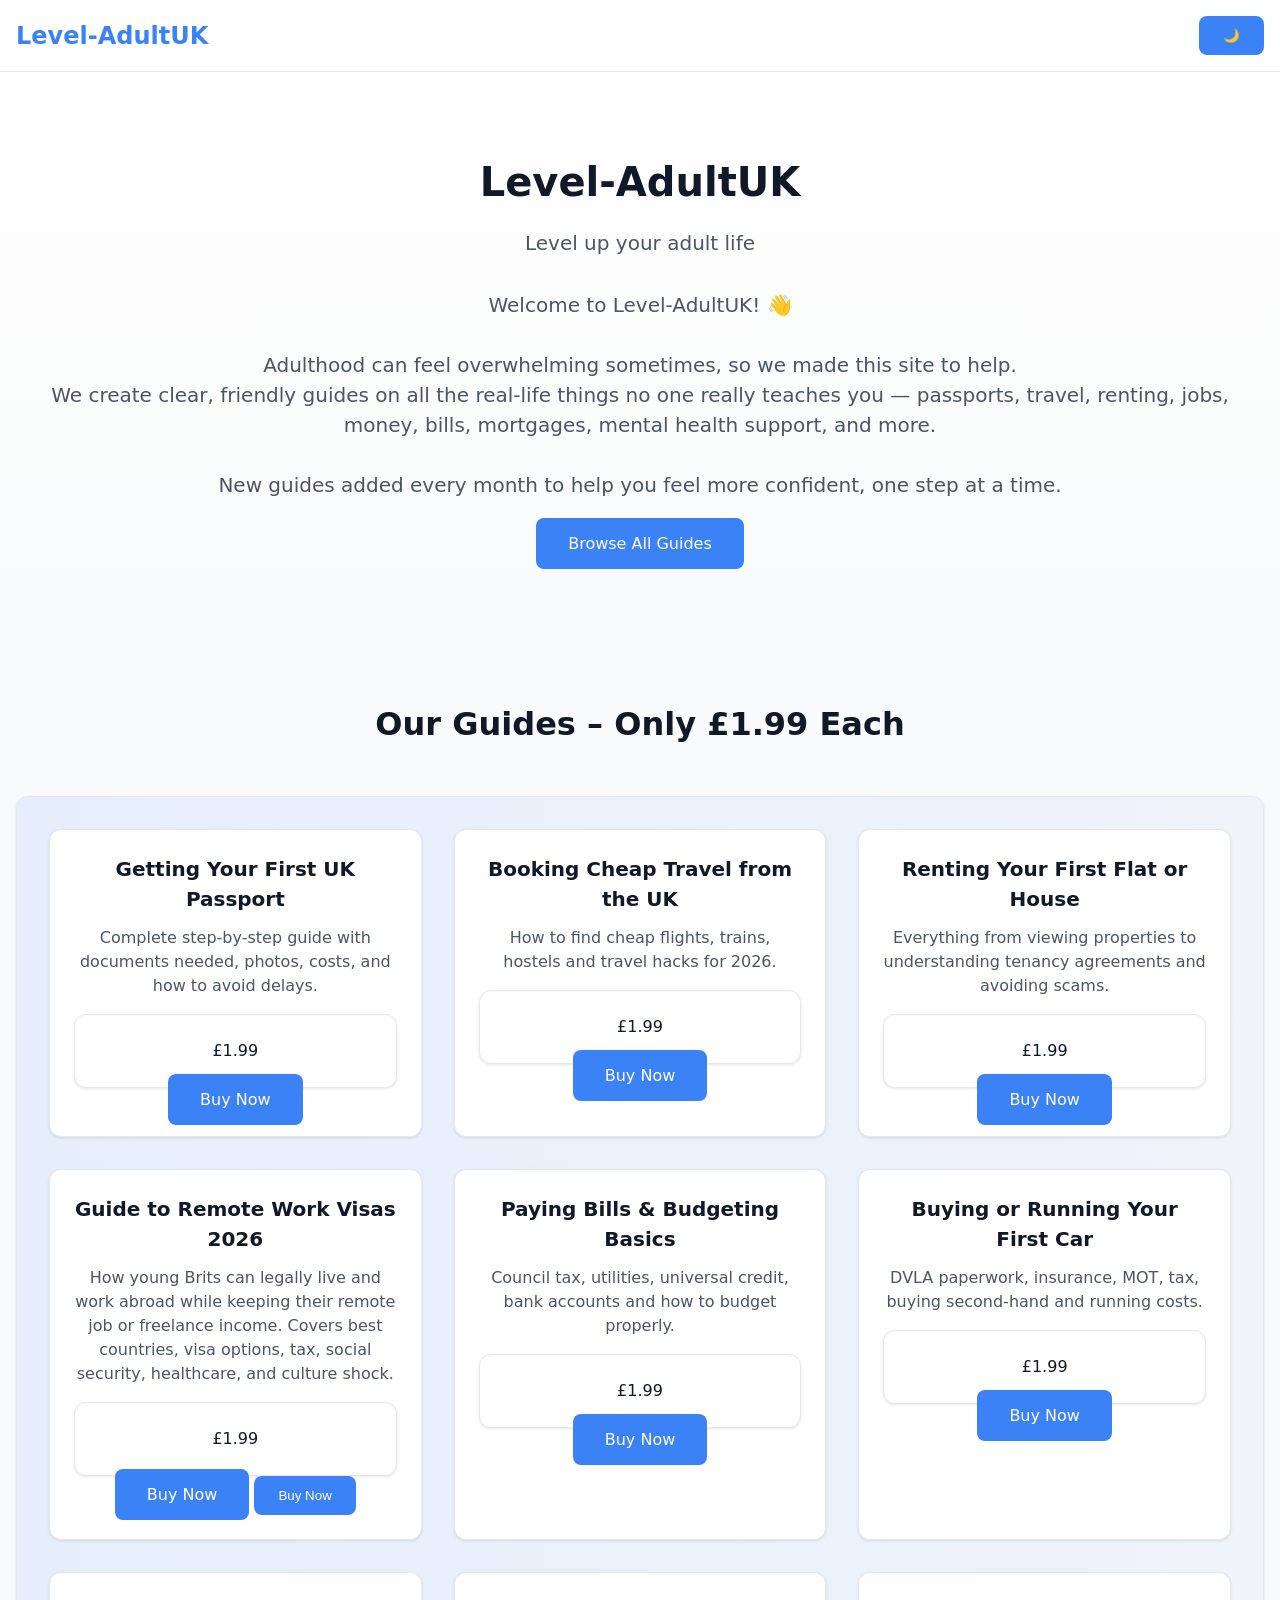
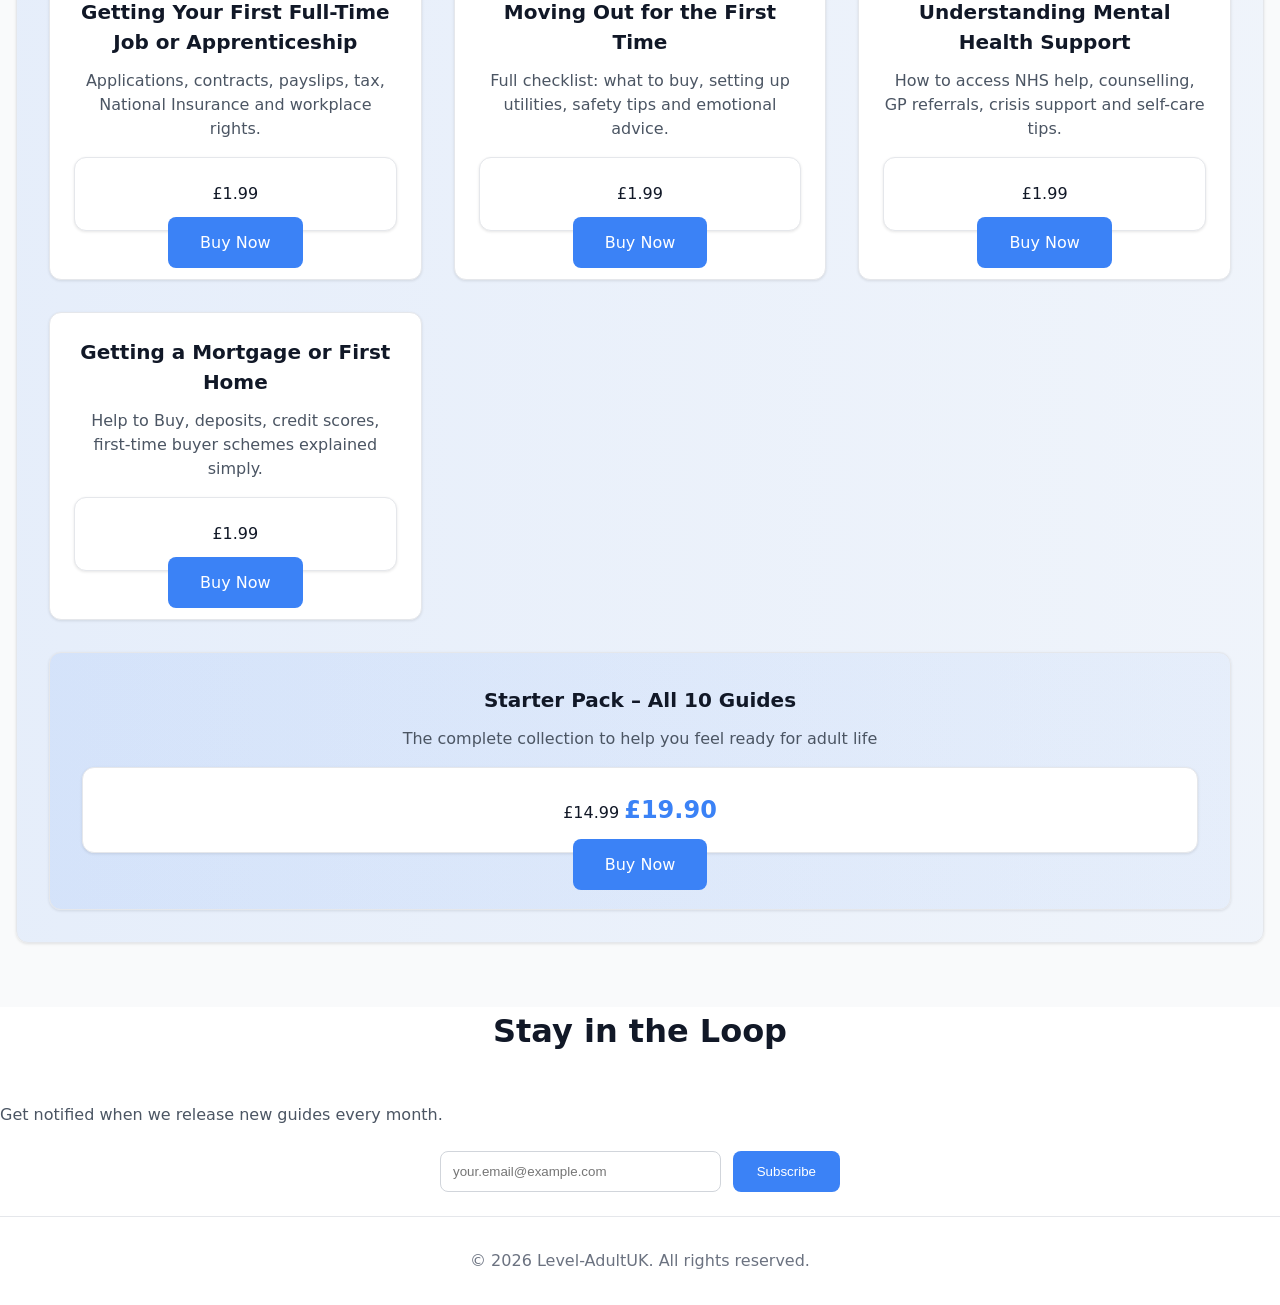
==== index.html @ 8b5d021d "Update index.html - visa button update" ====
<!DOCTYPE html>
<html lang="en">
  <script type="text/javascript" src="https://payhip.com/payhip.js"></script>
<head>
  <meta charset="UTF-8" />
  <meta name="viewport" content="width=device-width, initial-scale=1.0"/>
  <title>Level-AdultUK – Practical Guides for Young Adults</title>
  <meta name="description" content="Friendly guides to help you navigate adulthood."/>
  <link rel="stylesheet" href="./styles.css">
  <link rel="manifest" href="manifest.json">
<meta name="theme-color" content="#3b82f6">
  <meta name="p:domain_verify" content="0f09afb3e33e2433e9804e51c9c59da0"/>
</head>
<body>

  <!-- Header -->
  <header>
    <div class="max-w-7xl mx-auto px-6 py-5 flex justify-between items-center">
      <h1 class="text-3xl font-bold text-blue-600">Level-AdultUK</h1>
      <button id="theme-toggle" aria-label="Toggle dark mode">🌙</button>
    </div>
  </header>

  <!-- Hero + Friendly Banner -->
  <section class="py-16 px-6 bg-gradient-to-b from-blue-50 to-white dark:from-gray-800 dark:to-gray-900">
    <div class="max-w-4xl mx-auto text-center">
      <h2 class="text-5xl font-bold mb-4">Level-AdultUK</h2>
      <p class="text-2xl text-gray-600 dark:text-gray-300 mb-10">Level up your adult life</p>

      <div class="bg-white dark:bg-gray-800 border border-blue-100 dark:border-blue-900 rounded-3xl p-10 mb-12 shadow-sm">
        <p class="text-lg leading-relaxed text-gray-700 dark:text-gray-300">
          Welcome to Level-AdultUK! 👋<br><br>
          Adulthood can feel overwhelming sometimes, so we made this site to help.<br>
          We create clear, friendly guides on all the real-life things no one really teaches you — 
          passports, travel, renting, jobs, money, bills, mortgages, mental health support, and more.<br><br>
          New guides added every month to help you feel more confident, one step at a time.
        </p>
      </div>

      <a href="#guides" class="inline-block bg-blue-600 hover:bg-blue-700 text-white px-10 py-4 rounded-2xl text-lg font-medium transition">
        Browse All Guides
      </a>
    </div>
  </section>

  <!-- Guides Section -->
  <section id="guides" class="py-16 px-6 bg-white dark:bg-gray-900">
    <div class="max-w-7xl mx-auto">
      <h3 class="text-3xl font-bold text-center mb-12">Our Guides – Only £1.99 Each</h3>

      <div class="grid grid-cols-1 md:grid-cols-2 lg:grid-cols-3 gap-8">

        <div class="guide-card">
          <h4>Getting Your First UK Passport</h4>
          <p>Complete step-by-step guide with documents needed, photos, costs, and how to avoid delays.</p>
          <div class="price">£1.99</div>
          <a href="https://payhip.com/b/zKCw7" class="payhip-buy-button" data-theme="blue" data-product="zKCw7">Buy Now</a>
        </div>

        <div class="guide-card">
          <h4>Booking Cheap Travel from the UK</h4>
          <p>How to find cheap flights, trains, hostels and travel hacks for 2026.</p>
          <div class="price">£1.99</div>
          <a href="https://payhip.com/b/63ZHh" class="payhip-buy-button" data-theme="blue" data-product="63ZHh">Buy Now</a>
        </div>

        <div class="guide-card">
          <h4>Renting Your First Flat or House</h4>
          <p>Everything from viewing properties to understanding tenancy agreements and avoiding scams.</p>
          <div class="price">£1.99</div>
          <a href="https://payhip.com/b/9gmnj" class="payhip-buy-button" data-theme="blue" data-product="9gmnj">Buy Now</a>
        </div>

        <div class="guide-card">
  <h4>Guide to Remote Work Visas 2026</h4>
  <p>How young Brits can legally live and work abroad while keeping their remote job or freelance income. Covers best countries, visa options, tax, social security, healthcare, and culture shock.</p>
  <div class="price">£1.99</div>
  <a href="https://payhip.com/b/PS5Rx" class="payhip-buy-button" data-theme="blue" data-product="PS5Rx">Buy Now</a>
  <button class="buy-btn">Buy Now</button>
</div>

        <div class="guide-card">
          <h4>Paying Bills & Budgeting Basics</h4>
          <p>Council tax, utilities, universal credit, bank accounts and how to budget properly.</p>
          <div class="price">£1.99</div>
          <a href="https://payhip.com/b/DMIkL" class="payhip-buy-button" data-theme="blue" data-product="DMIkL">Buy Now</a>
        </div>

        <div class="guide-card">
          <h4>Buying or Running Your First Car</h4>
          <p>DVLA paperwork, insurance, MOT, tax, buying second-hand and running costs.</p>
          <div class="price">£1.99</div>
          <a href="https://payhip.com/b/NPtoZ" class="payhip-buy-button" data-theme="blue" data-product="NPtoZ">Buy Now</a>
        </div>

        <div class="guide-card">
          <h4>Getting Your First Full-Time Job or Apprenticeship</h4>
          <p>Applications, contracts, payslips, tax, National Insurance and workplace rights.</p>
          <div class="price">£1.99</div>
          <a href="https://payhip.com/b/A5gxJ" class="payhip-buy-button" data-theme="blue" data-product="A5gxJ">Buy Now</a>
        </div>

        <div class="guide-card">
          <h4>Moving Out for the First Time</h4>
          <p>Full checklist: what to buy, setting up utilities, safety tips and emotional advice.</p>
          <div class="price">£1.99</div>
          <a href="https://payhip.com/b/Hvukq" class="payhip-buy-button" data-theme="blue" data-product="Hvukq">Buy Now</a>
        </div>

        <div class="guide-card">
          <h4>Understanding Mental Health Support</h4>
          <p>How to access NHS help, counselling, GP referrals, crisis support and self-care tips.</p>
          <div class="price">£1.99</div>
          <a href="https://payhip.com/b/X3GiV" class="payhip-buy-button" data-theme="blue" data-product="X3GiV">Buy Now</a>
        </div>

        <div class="guide-card">
          <h4>Getting a Mortgage or First Home</h4>
          <p>Help to Buy, deposits, credit scores, first-time buyer schemes explained simply.</p>
          <div class="price">£1.99</div>
          <a href="https://payhip.com/b/Xy01M" class="payhip-buy-button" data-theme="blue" data-product="Xy01M">Buy Now</a>
        </div>

        <!-- Bundle Card -->
        <div class="guide-card bundle-card col-span-1 md:col-span-2 lg:col-span-3">
          <h4>Starter Pack – All 10 Guides</h4>
          <p class="text-lg">The complete collection to help you feel ready for adult life</p>
          <div class="price">£14.99 <span class="line-through text-gray-400">£19.90</span></div>
          <a href="https://payhip.com/b/yEUuv" class="payhip-buy-button" data-theme="blue" data-product="yEUuv">Buy Now</a>
        </div>

      </div>
    </div>
  </section>

  <!-- Email Signup -->
  <section class="py-16 px-6 bg-gray-50 dark:bg-gray-800">
    <div class="max-w-md mx-auto text-center">
      <h3 class="text-2xl font-bold mb-4">Stay in the Loop</h3>
      <p class="mb-6">Get notified when we release new guides every month.</p>
      <form class="flex gap-3">
        <input type="email" placeholder="your.email@example.com" class="flex-1 px-5 py-3 rounded-xl border">
        <button type="submit" class="bg-blue-600 text-white px-8 py-3 rounded-xl">Subscribe</button>
      </form>
    </div>
  </section>

  <footer class="py-8 text-center text-gray-500 dark:text-gray-400">
    © 2026 Level-AdultUK. All rights reserved.
  </footer>

  <!-- Dark Mode Script -->
  <script>
    const toggle = document.getElementById('theme-toggle');
    toggle.addEventListener('click', () => {
      document.documentElement.classList.toggle('dark');
      toggle.textContent = document.documentElement.classList.contains('dark') ? '☀️' : '🌙';
    });
  </script>
</body>
</html>
---- styles.css ----
/* Basic reset and body */
* { box-sizing: border-box; margin: 0; padding: 0; }
body {
  font-family: system-ui, -apple-system, sans-serif;
  line-height: 1.5;
  color: #111827;
  background: #ffffff;
}

/* Dark mode */
html.dark {
  background: #111827;
  color: #f3f4f6;
}
html.dark button { background: #3b82f6; color: white; }
html.dark button:hover { background: #60a5fa; }

/* Header */
header { 
  position: sticky; top: 0; background: rgba(255,255,255,0.8); 
  backdrop-filter: blur(8px); border-bottom: 1px solid #e5e7eb;
}
html.dark header { background: rgba(17,24,39,0.8); border-color: #374151; }
header > div { max-width: 1280px; margin: 0 auto; padding: 1rem; display: flex; justify-content: space-between; align-items: center; }
h1 { color: #3b82f6; font-size: 1.5rem; font-weight: bold; }

/* Hero */
section:first-of-type { padding: 5rem 1rem; text-align: center; background: linear-gradient(to bottom, #ffffff, #f9fafb); }
html.dark section:first-of-type { background: linear-gradient(to bottom, #111827, #1f2937); }
h2 { font-size: 2.5rem; font-weight: bold; margin-bottom: 1rem; }
section:first-of-type p { font-size: 1.25rem; color: #4b5563; margin-bottom: 2rem; }
html.dark section:first-of-type p { color: #9ca3af; }
a { background: #3b82f6; color: white; padding: 1rem 2rem; border-radius: 0.5rem; text-decoration: none; }
a:hover { background: #60a5fa; }

/* Guides grid */
#guides { padding: 4rem 1rem; }
h3 { text-align: center; font-size: 2rem; margin-bottom: 3rem; }
#guides > div > div { display: grid; grid-template-columns: repeat(auto-fit, minmax(280px, 1fr)); gap: 2rem; }
#guides div div { background: white; border: 1px solid #e5e7eb; border-radius: 0.75rem; padding: 1.5rem; box-shadow: 0 1px 3px rgba(0,0,0,0.1); }
html.dark #guides div div { background: #1f2937; border-color: #374151; box-shadow: 0 1px 3px rgba(0,0,0,0.3); }
h4 { font-size: 1.25rem; margin-bottom: 0.75rem; }
p { color: #4b5563; margin-bottom: 1rem; }
html.dark p { color: #9ca3af; }
span { font-size: 1.5rem; font-weight: bold; color: #3b82f6; }

/* Bundle card */
#guides div div:last-child { grid-column: 1 / -1; text-align: center; background: linear-gradient(to right, rgba(59,130,246,0.1), rgba(59,130,246,0.05)); padding: 2rem; }
html.dark #guides div div:last-child { background: linear-gradient(to right, rgba(96,165,250,0.2), rgba(96,165,250,0.1)); }

/* Email section */
section:nth-last-of-type(2) { padding: 4rem 1rem; background: #f9fafb; text-align: center; }
html.dark section:nth-last-of-type(2) { background: #1f2937; }
form { display: flex; gap: 0.75rem; max-width: 400px; margin: 1.5rem auto; }
input { flex: 1; padding: 0.75rem; border: 1px solid #d1d5db; border-radius: 0.5rem; }
html.dark input { background: #374151; border-color: #4b5563; color: white; }
button { background: #3b82f6; color: white; padding: 0.75rem 1.5rem; border-radius: 0.5rem; border: none; cursor: pointer; }
button:hover { background: #60a5fa; }
/* Payhip button styling – makes them match your blue theme */
.payhip-btn {
  background: #3b82f6 !important;
  color: white !important;
  padding: 12px 24px !important;
  border-radius: 12px !important;
  font-size: 1.1rem !important;
  font-weight: 500 !important;
  text-decoration: none !important;
  transition: background 0.2s;
  display: inline-block;
  margin-top: 1rem;
}

.payhip-btn:hover {
  background: #2563eb !important;
}

/* Footer */
footer { padding: 2rem 1rem; text-align: center; color: #6b7280; border-top: 1px solid #e5e7eb; }
html.dark footer { color: #9ca3af; border-color: #374151; }
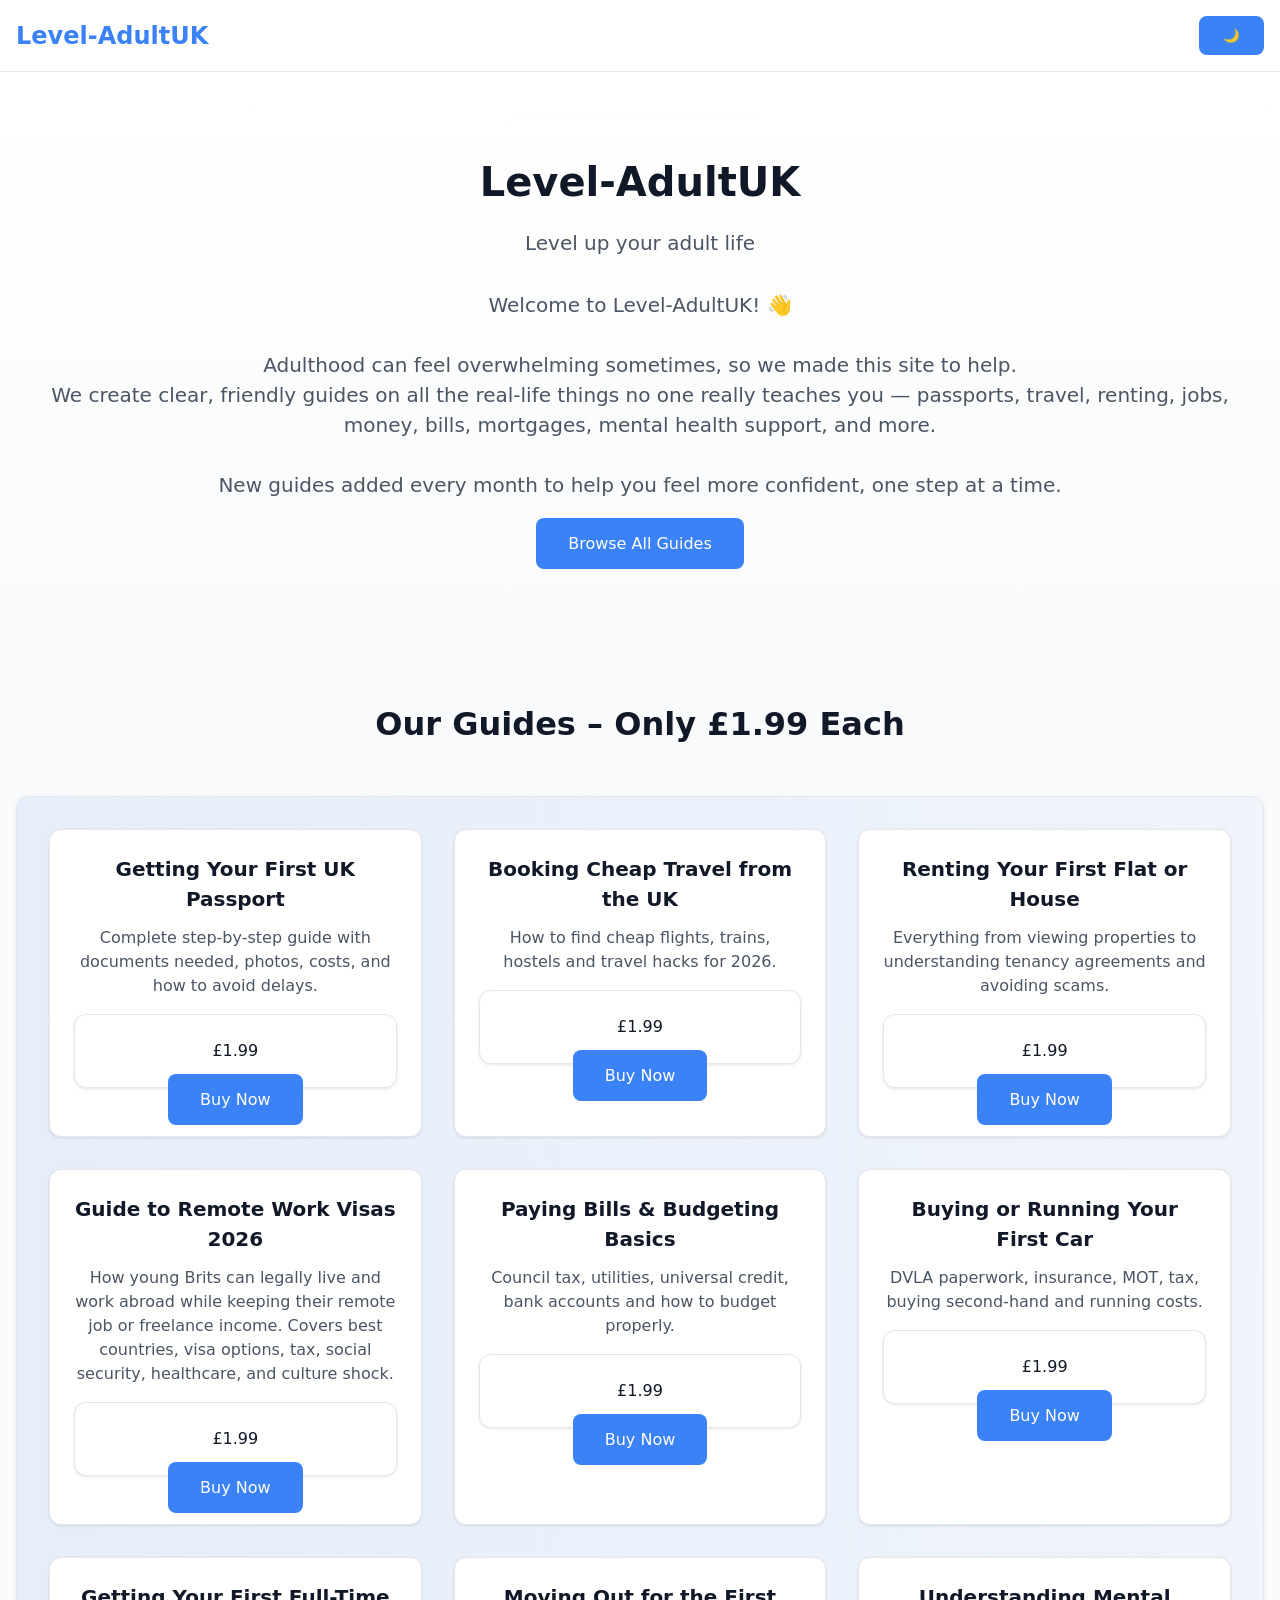
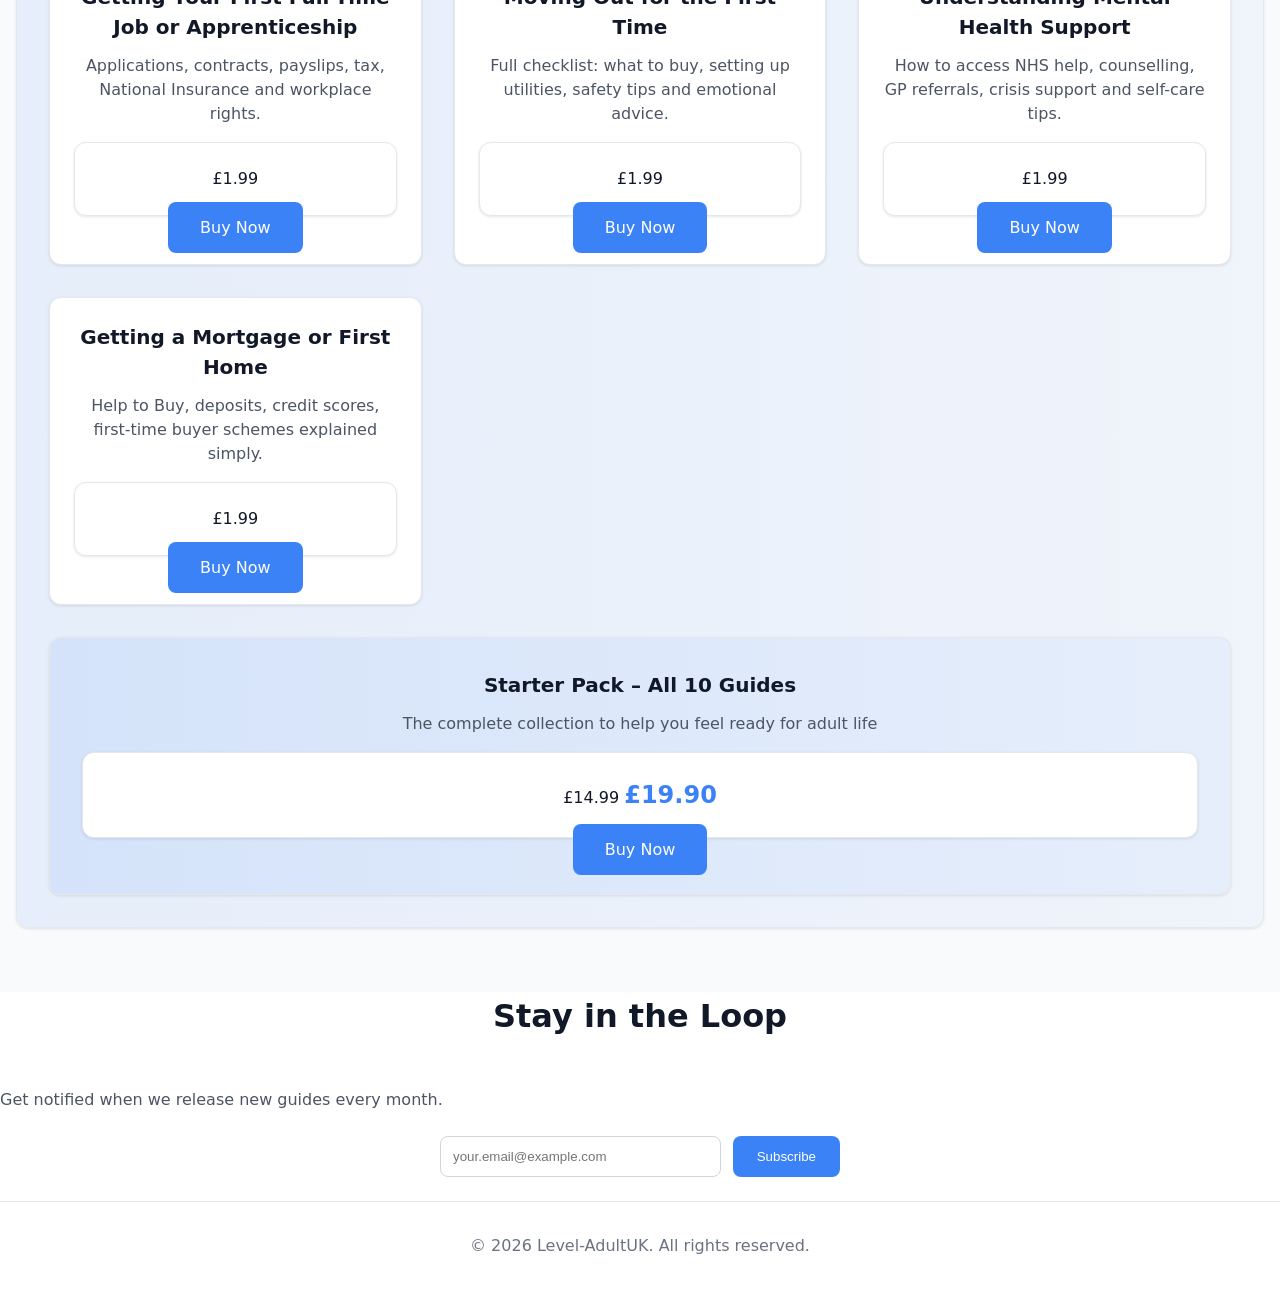
==== commit f67141f7: "Update index.html - visa update" ====
--- a/index.html
+++ b/index.html
@@ -71,12 +71,13 @@
           <a href="https://payhip.com/b/9gmnj" class="payhip-buy-button" data-theme="blue" data-product="9gmnj">Buy Now</a>
         </div>
 
-        <div class="guide-card">
+       <div class="guide-card">
   <h4>Guide to Remote Work Visas 2026</h4>
   <p>How young Brits can legally live and work abroad while keeping their remote job or freelance income. Covers best countries, visa options, tax, social security, healthcare, and culture shock.</p>
   <div class="price">£1.99</div>
+  
+  <!-- Payhip Buy Button -->
   <a href="https://payhip.com/b/PS5Rx" class="payhip-buy-button" data-theme="blue" data-product="PS5Rx">Buy Now</a>
-  <button class="buy-btn">Buy Now</button>
 </div>
 
         <div class="guide-card">
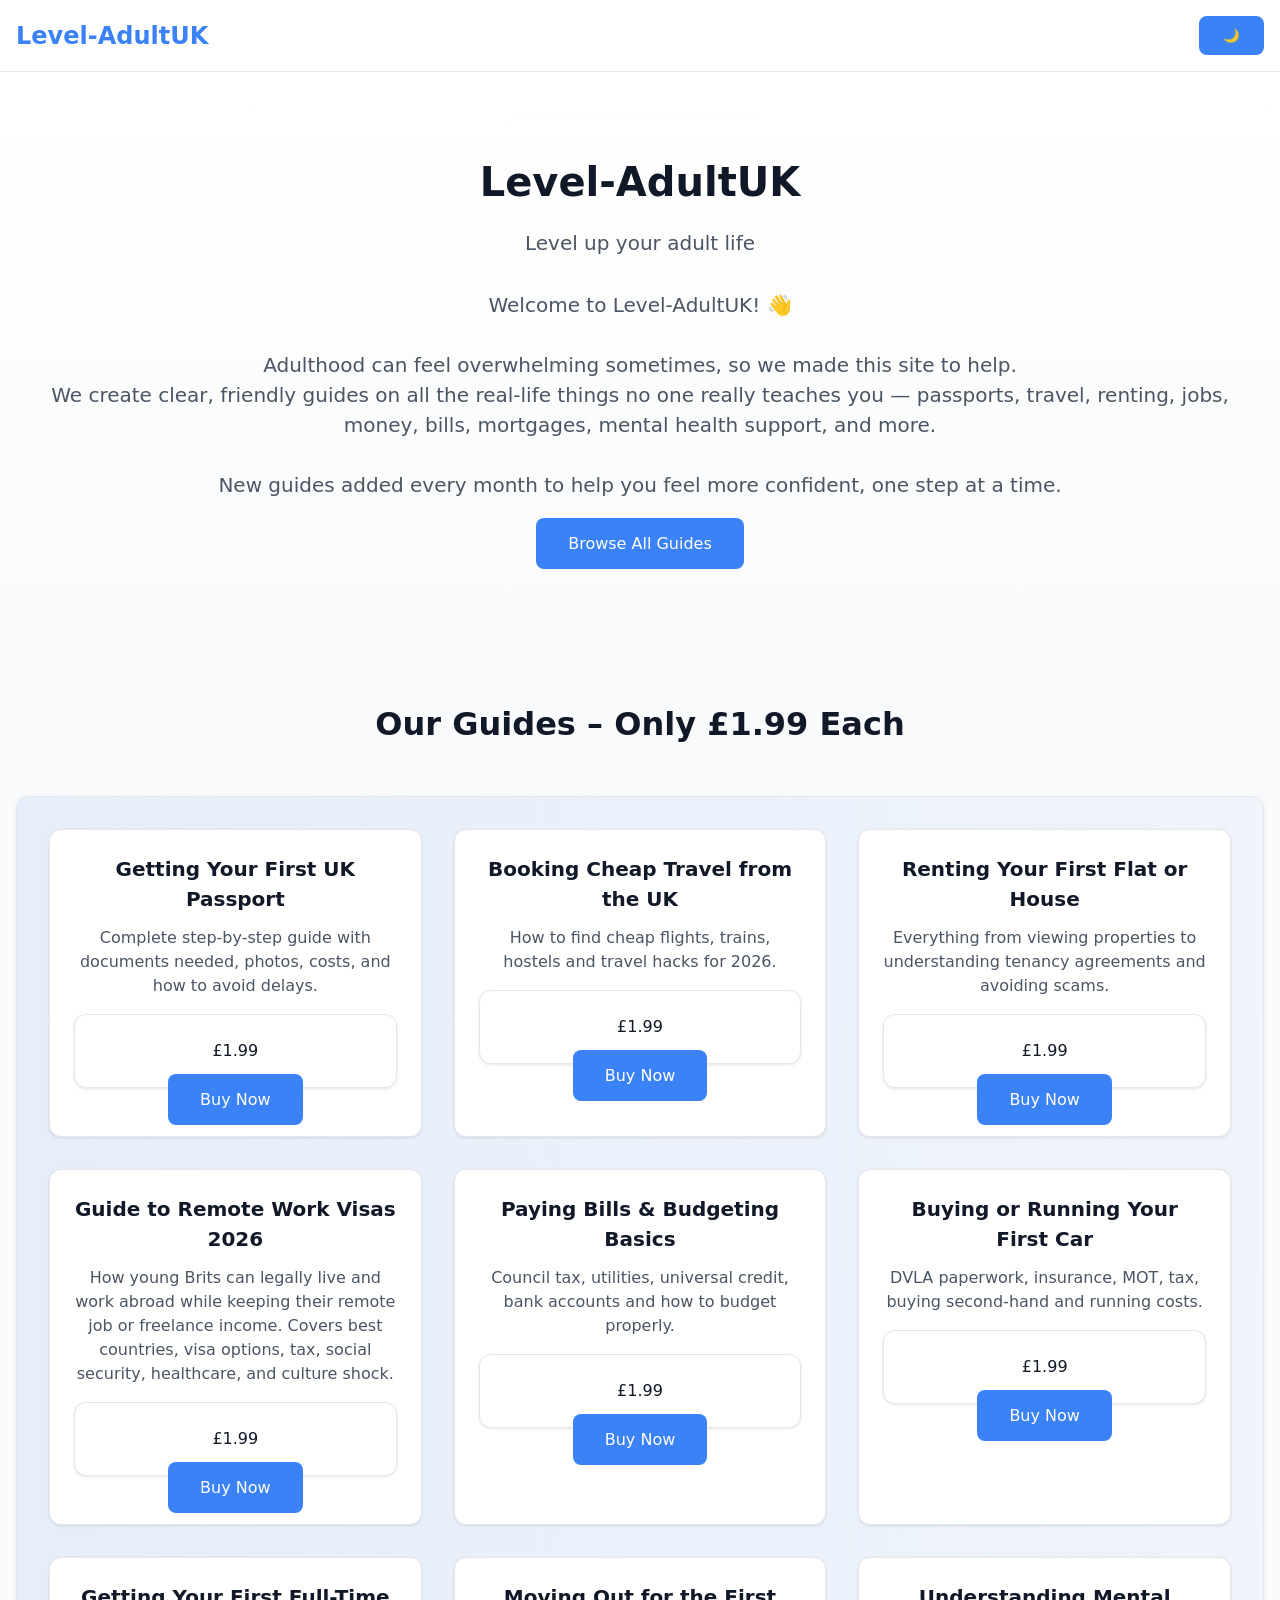
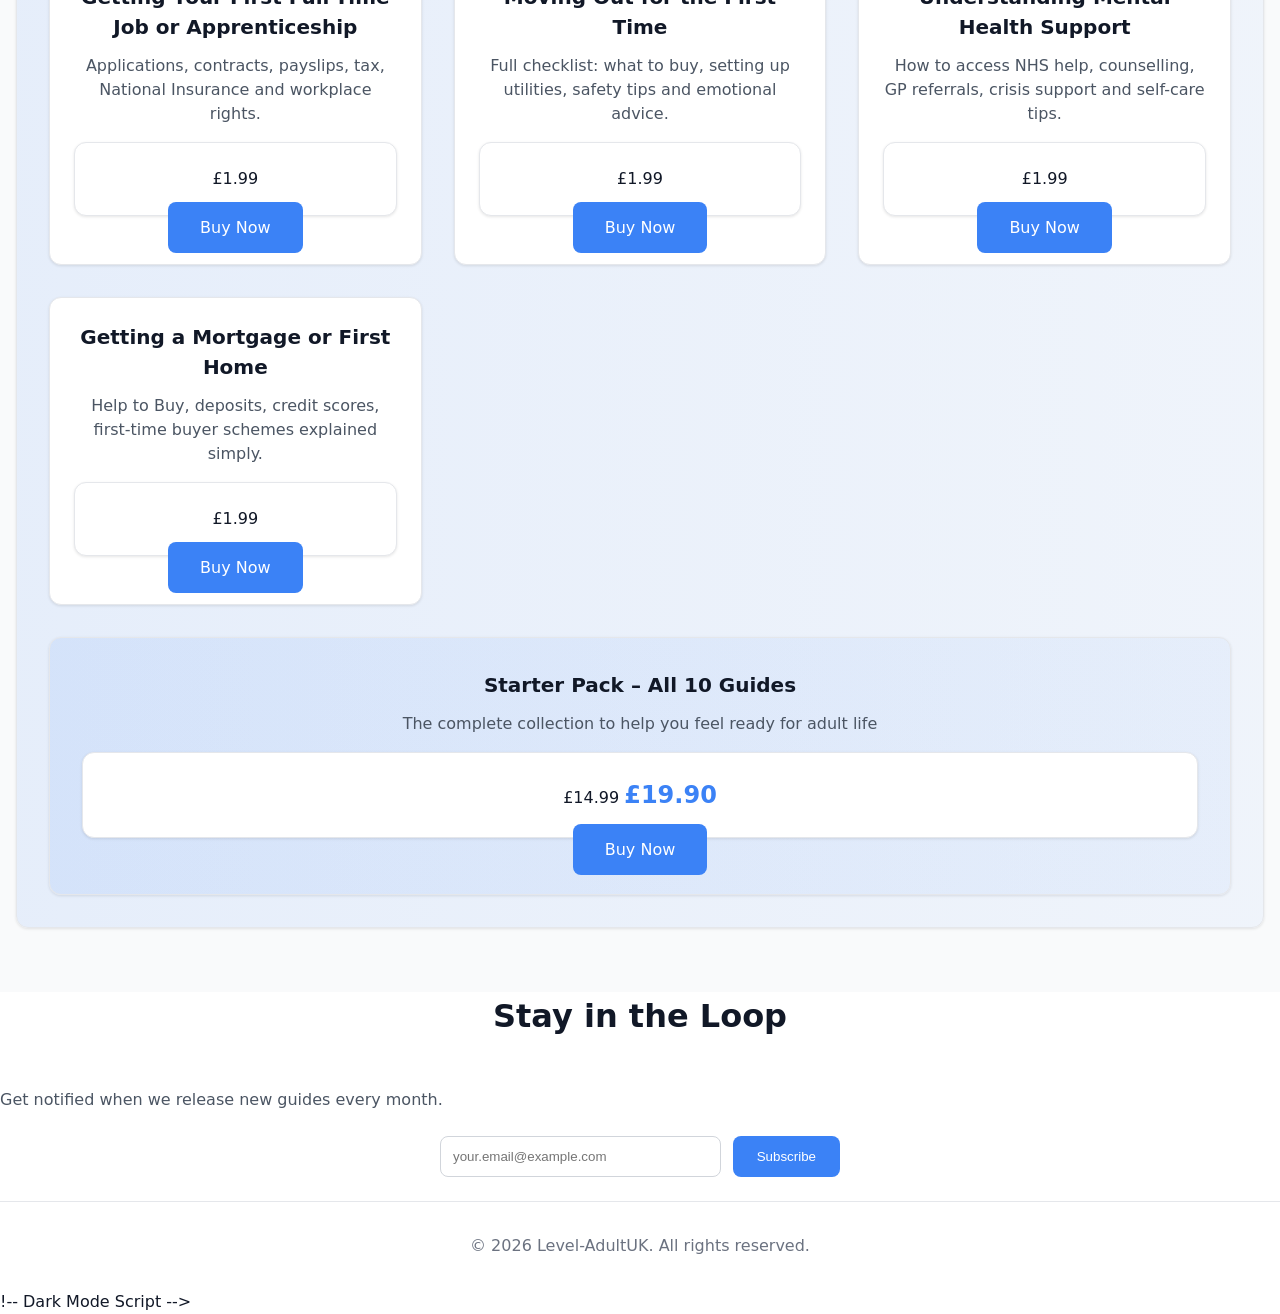
==== commit 7e76bf93: "Update index.html - script update" ====
--- a/index.html
+++ b/index.html
@@ -1,15 +1,27 @@
-<!DOCTYPE html>
-<html lang="en">
-  <script type="text/javascript" src="https://payhip.com/payhip.js"></script>
 <head>
-  <meta charset="UTF-8" />
-  <meta name="viewport" content="width=device-width, initial-scale=1.0"/>
-  <title>Level-AdultUK – Practical Guides for Young Adults</title>
-  <meta name="description" content="Friendly guides to help you navigate adulthood."/>
-  <link rel="stylesheet" href="./styles.css">
-  <link rel="manifest" href="manifest.json">
-<meta name="theme-color" content="#3b82f6">
-  <meta name="p:domain_verify" content="0f09afb3e33e2433e9804e51c9c59da0"/>
+    <meta charset="UTF-8">
+    <meta name="viewport" content="width=device-width, initial-scale=1.0">
+    
+    <!-- SEO Meta Tags -->
+    <title>Level Adult UK • £1.99 Guides for First Passport, Job, Mortgage, Mental Health & Moving Abroad</title>
+    <meta name="description" content="Practical £1.99 digital guides for young adults in the UK. How to get your first passport, land your first job, rent or buy your first home, manage bills, mental health support and remote work visas.">
+    
+    <!-- PWA Setup -->
+    <link rel="manifest" href="manifest.json">
+    <meta name="theme-color" content="#3b82f6">
+    <meta name="mobile-web-app-capable" content="yes">
+    <meta name="apple-mobile-web-app-status-bar-style" content="default">
+    
+    <!-- Icons for PWA -->
+    <link rel="icon" href="icon-192.png" type="image/png">
+    <link rel="apple-touch-icon" href="icon-192.png">
+    <link rel="apple-touch-icon" sizes="512x512" href="icon-512.png">
+    
+    <!-- Styles -->
+    <link rel="stylesheet" href="styles.css">
+    
+    <!-- Payhip Script -->
+    <script src="https://payhip.com/payhip.js"></script>
 </head>
 <body>
 
@@ -150,13 +162,28 @@
     © 2026 Level-AdultUK. All rights reserved.
   </footer>
 
-  <!-- Dark Mode Script -->
-  <script>
-    const toggle = document.getElementById('theme-toggle');
-    toggle.addEventListener('click', () => {
-      document.documentElement.classList.toggle('dark');
-      toggle.textContent = document.documentElement.classList.contains('dark') ? '☀️' : '🌙';
-    });
-  </script>
+  !-- Dark Mode Script -->
+    <script>
+        const toggle = document.getElementById('theme-toggle');
+        toggle.addEventListener('click', () => {
+            document.documentElement.classList.toggle('dark');
+            toggle.textContent = document.documentElement.classList.contains('dark') ? '☀️' : '🌙';
+        });
+    </script>
+  <!-- PWA Service Worker Registration -->
+    <script>
+        if ('serviceWorker' in navigator) {
+            window.addEventListener('load', () => {
+                navigator.serviceWorker.register('/sw.js', { scope: '/' })
+                    .then(reg => {
+                        console.log('✅ Service Worker registered successfully with scope:', reg.scope);
+                    })
+                    .catch(err => {
+                        console.log('❌ Service Worker registration failed:', err);
+                    });
+            });
+        }
+    </script>
 </body>
 </html>
+</html>  
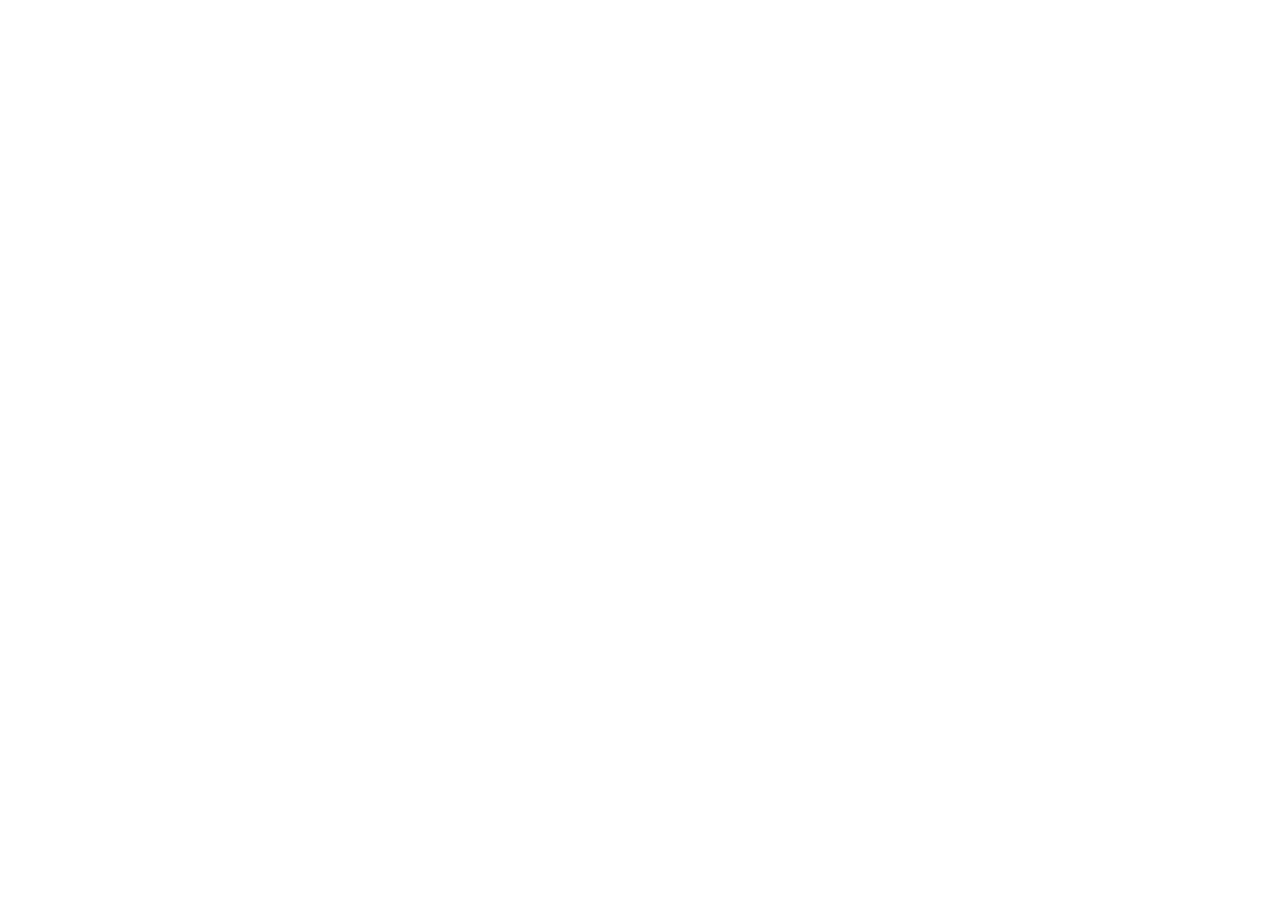
==== commit 3642ecc8: "Update index.html" ====
--- a/index.html
+++ b/index.html
@@ -1,8 +1,10 @@
+<!DOCTYPE html>
+<html lang="en">
 <head>
     <meta charset="UTF-8">
     <meta name="viewport" content="width=device-width, initial-scale=1.0">
     
-    <!-- SEO Meta Tags -->
+    <!-- SEO -->
     <title>Level Adult UK • £1.99 Guides for First Passport, Job, Mortgage, Mental Health & Moving Abroad</title>
     <meta name="description" content="Practical £1.99 digital guides for young adults in the UK. How to get your first passport, land your first job, rent or buy your first home, manage bills, mental health support and remote work visas.">
     
@@ -10,9 +12,8 @@
     <link rel="manifest" href="manifest.json">
     <meta name="theme-color" content="#3b82f6">
     <meta name="mobile-web-app-capable" content="yes">
-    <meta name="apple-mobile-web-app-status-bar-style" content="default">
     
-    <!-- Icons for PWA -->
+    <!-- Icons -->
     <link rel="icon" href="icon-192.png" type="image/png">
     <link rel="apple-touch-icon" href="icon-192.png">
     <link rel="apple-touch-icon" sizes="512x512" href="icon-512.png">
@@ -23,146 +24,12 @@
     <!-- Payhip Script -->
     <script src="https://payhip.com/payhip.js"></script>
 </head>
+
 <body>
+    <!-- Your existing website content goes here -->
+    <!-- Hero, guide cards, buttons, etc. - leave all of this unchanged -->
 
-  <!-- Header -->
-  <header>
-    <div class="max-w-7xl mx-auto px-6 py-5 flex justify-between items-center">
-      <h1 class="text-3xl font-bold text-blue-600">Level-AdultUK</h1>
-      <button id="theme-toggle" aria-label="Toggle dark mode">🌙</button>
-    </div>
-  </header>
-
-  <!-- Hero + Friendly Banner -->
-  <section class="py-16 px-6 bg-gradient-to-b from-blue-50 to-white dark:from-gray-800 dark:to-gray-900">
-    <div class="max-w-4xl mx-auto text-center">
-      <h2 class="text-5xl font-bold mb-4">Level-AdultUK</h2>
-      <p class="text-2xl text-gray-600 dark:text-gray-300 mb-10">Level up your adult life</p>
-
-      <div class="bg-white dark:bg-gray-800 border border-blue-100 dark:border-blue-900 rounded-3xl p-10 mb-12 shadow-sm">
-        <p class="text-lg leading-relaxed text-gray-700 dark:text-gray-300">
-          Welcome to Level-AdultUK! 👋<br><br>
-          Adulthood can feel overwhelming sometimes, so we made this site to help.<br>
-          We create clear, friendly guides on all the real-life things no one really teaches you — 
-          passports, travel, renting, jobs, money, bills, mortgages, mental health support, and more.<br><br>
-          New guides added every month to help you feel more confident, one step at a time.
-        </p>
-      </div>
-
-      <a href="#guides" class="inline-block bg-blue-600 hover:bg-blue-700 text-white px-10 py-4 rounded-2xl text-lg font-medium transition">
-        Browse All Guides
-      </a>
-    </div>
-  </section>
-
-  <!-- Guides Section -->
-  <section id="guides" class="py-16 px-6 bg-white dark:bg-gray-900">
-    <div class="max-w-7xl mx-auto">
-      <h3 class="text-3xl font-bold text-center mb-12">Our Guides – Only £1.99 Each</h3>
-
-      <div class="grid grid-cols-1 md:grid-cols-2 lg:grid-cols-3 gap-8">
-
-        <div class="guide-card">
-          <h4>Getting Your First UK Passport</h4>
-          <p>Complete step-by-step guide with documents needed, photos, costs, and how to avoid delays.</p>
-          <div class="price">£1.99</div>
-          <a href="https://payhip.com/b/zKCw7" class="payhip-buy-button" data-theme="blue" data-product="zKCw7">Buy Now</a>
-        </div>
-
-        <div class="guide-card">
-          <h4>Booking Cheap Travel from the UK</h4>
-          <p>How to find cheap flights, trains, hostels and travel hacks for 2026.</p>
-          <div class="price">£1.99</div>
-          <a href="https://payhip.com/b/63ZHh" class="payhip-buy-button" data-theme="blue" data-product="63ZHh">Buy Now</a>
-        </div>
-
-        <div class="guide-card">
-          <h4>Renting Your First Flat or House</h4>
-          <p>Everything from viewing properties to understanding tenancy agreements and avoiding scams.</p>
-          <div class="price">£1.99</div>
-          <a href="https://payhip.com/b/9gmnj" class="payhip-buy-button" data-theme="blue" data-product="9gmnj">Buy Now</a>
-        </div>
-
-       <div class="guide-card">
-  <h4>Guide to Remote Work Visas 2026</h4>
-  <p>How young Brits can legally live and work abroad while keeping their remote job or freelance income. Covers best countries, visa options, tax, social security, healthcare, and culture shock.</p>
-  <div class="price">£1.99</div>
-  
-  <!-- Payhip Buy Button -->
-  <a href="https://payhip.com/b/PS5Rx" class="payhip-buy-button" data-theme="blue" data-product="PS5Rx">Buy Now</a>
-</div>
-
-        <div class="guide-card">
-          <h4>Paying Bills & Budgeting Basics</h4>
-          <p>Council tax, utilities, universal credit, bank accounts and how to budget properly.</p>
-          <div class="price">£1.99</div>
-          <a href="https://payhip.com/b/DMIkL" class="payhip-buy-button" data-theme="blue" data-product="DMIkL">Buy Now</a>
-        </div>
-
-        <div class="guide-card">
-          <h4>Buying or Running Your First Car</h4>
-          <p>DVLA paperwork, insurance, MOT, tax, buying second-hand and running costs.</p>
-          <div class="price">£1.99</div>
-          <a href="https://payhip.com/b/NPtoZ" class="payhip-buy-button" data-theme="blue" data-product="NPtoZ">Buy Now</a>
-        </div>
-
-        <div class="guide-card">
-          <h4>Getting Your First Full-Time Job or Apprenticeship</h4>
-          <p>Applications, contracts, payslips, tax, National Insurance and workplace rights.</p>
-          <div class="price">£1.99</div>
-          <a href="https://payhip.com/b/A5gxJ" class="payhip-buy-button" data-theme="blue" data-product="A5gxJ">Buy Now</a>
-        </div>
-
-        <div class="guide-card">
-          <h4>Moving Out for the First Time</h4>
-          <p>Full checklist: what to buy, setting up utilities, safety tips and emotional advice.</p>
-          <div class="price">£1.99</div>
-          <a href="https://payhip.com/b/Hvukq" class="payhip-buy-button" data-theme="blue" data-product="Hvukq">Buy Now</a>
-        </div>
-
-        <div class="guide-card">
-          <h4>Understanding Mental Health Support</h4>
-          <p>How to access NHS help, counselling, GP referrals, crisis support and self-care tips.</p>
-          <div class="price">£1.99</div>
-          <a href="https://payhip.com/b/X3GiV" class="payhip-buy-button" data-theme="blue" data-product="X3GiV">Buy Now</a>
-        </div>
-
-        <div class="guide-card">
-          <h4>Getting a Mortgage or First Home</h4>
-          <p>Help to Buy, deposits, credit scores, first-time buyer schemes explained simply.</p>
-          <div class="price">£1.99</div>
-          <a href="https://payhip.com/b/Xy01M" class="payhip-buy-button" data-theme="blue" data-product="Xy01M">Buy Now</a>
-        </div>
-
-        <!-- Bundle Card -->
-        <div class="guide-card bundle-card col-span-1 md:col-span-2 lg:col-span-3">
-          <h4>Starter Pack – All 10 Guides</h4>
-          <p class="text-lg">The complete collection to help you feel ready for adult life</p>
-          <div class="price">£14.99 <span class="line-through text-gray-400">£19.90</span></div>
-          <a href="https://payhip.com/b/yEUuv" class="payhip-buy-button" data-theme="blue" data-product="yEUuv">Buy Now</a>
-        </div>
-
-      </div>
-    </div>
-  </section>
-
-  <!-- Email Signup -->
-  <section class="py-16 px-6 bg-gray-50 dark:bg-gray-800">
-    <div class="max-w-md mx-auto text-center">
-      <h3 class="text-2xl font-bold mb-4">Stay in the Loop</h3>
-      <p class="mb-6">Get notified when we release new guides every month.</p>
-      <form class="flex gap-3">
-        <input type="email" placeholder="your.email@example.com" class="flex-1 px-5 py-3 rounded-xl border">
-        <button type="submit" class="bg-blue-600 text-white px-8 py-3 rounded-xl">Subscribe</button>
-      </form>
-    </div>
-  </section>
-
-  <footer class="py-8 text-center text-gray-500 dark:text-gray-400">
-    © 2026 Level-AdultUK. All rights reserved.
-  </footer>
-
-  !-- Dark Mode Script -->
+    <!-- Dark Mode Script -->
     <script>
         const toggle = document.getElementById('theme-toggle');
         toggle.addEventListener('click', () => {
@@ -170,20 +37,10 @@
             toggle.textContent = document.documentElement.classList.contains('dark') ? '☀️' : '🌙';
         });
     </script>
-  <!-- PWA Service Worker Registration -->
+
+    <!-- PWA Note -->
     <script>
-        if ('serviceWorker' in navigator) {
-            window.addEventListener('load', () => {
-                navigator.serviceWorker.register('/sw.js', { scope: '/' })
-                    .then(reg => {
-                        console.log('✅ Service Worker registered successfully with scope:', reg.scope);
-                    })
-                    .catch(err => {
-                        console.log('❌ Service Worker registration failed:', err);
-                    });
-            });
-        }
+        console.log('✅ Level-AdultUK PWA manifest active');
     </script>
 </body>
 </html>
-</html>  
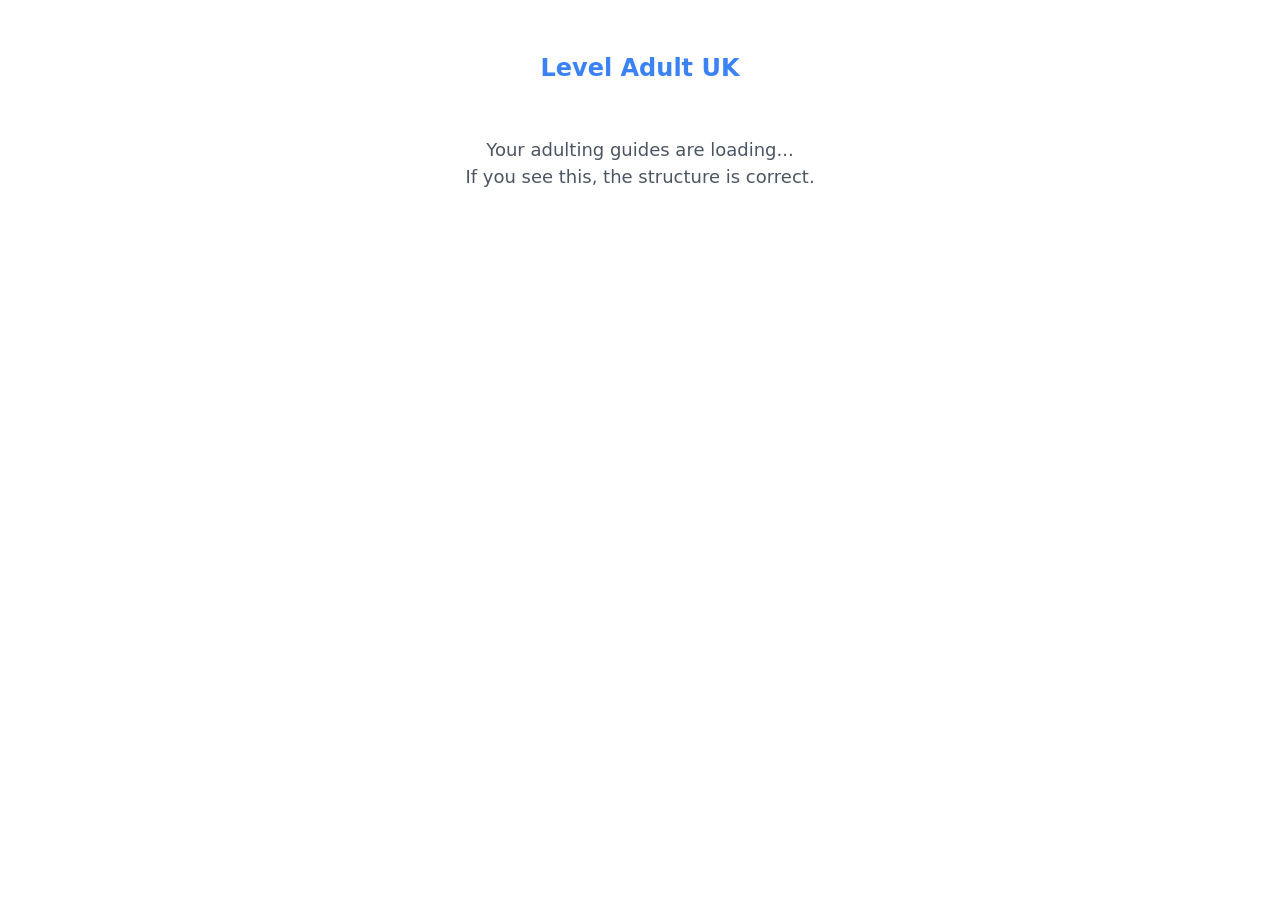
==== commit f133f159: "Update index.html" ====
--- a/index.html
+++ b/index.html
@@ -26,21 +26,30 @@
 </head>
 
 <body>
-    <!-- Your existing website content goes here -->
-    <!-- Hero, guide cards, buttons, etc. - leave all of this unchanged -->
+    <h1 style="text-align:center; padding: 50px 20px; color: #3b82f6;">
+        Level Adult UK
+    </h1>
+    <p style="text-align:center; font-size: 18px;">
+        Your adulting guides are loading...<br>
+        If you see this, the structure is correct.
+    </p>
+
+    <!-- Your original content should go here -->
+    <!-- Paste your hero, guide cards, Payhip buttons, etc. below this line -->
 
     <!-- Dark Mode Script -->
     <script>
         const toggle = document.getElementById('theme-toggle');
-        toggle.addEventListener('click', () => {
-            document.documentElement.classList.toggle('dark');
-            toggle.textContent = document.documentElement.classList.contains('dark') ? '☀️' : '🌙';
-        });
+        if (toggle) {
+            toggle.addEventListener('click', () => {
+                document.documentElement.classList.toggle('dark');
+                toggle.textContent = document.documentElement.classList.contains('dark') ? '☀️' : '🌙';
+            });
+        }
     </script>
 
-    <!-- PWA Note -->
     <script>
-        console.log('✅ Level-AdultUK PWA manifest active');
+        console.log('✅ Level-AdultUK site loaded with PWA manifest');
     </script>
 </body>
 </html>
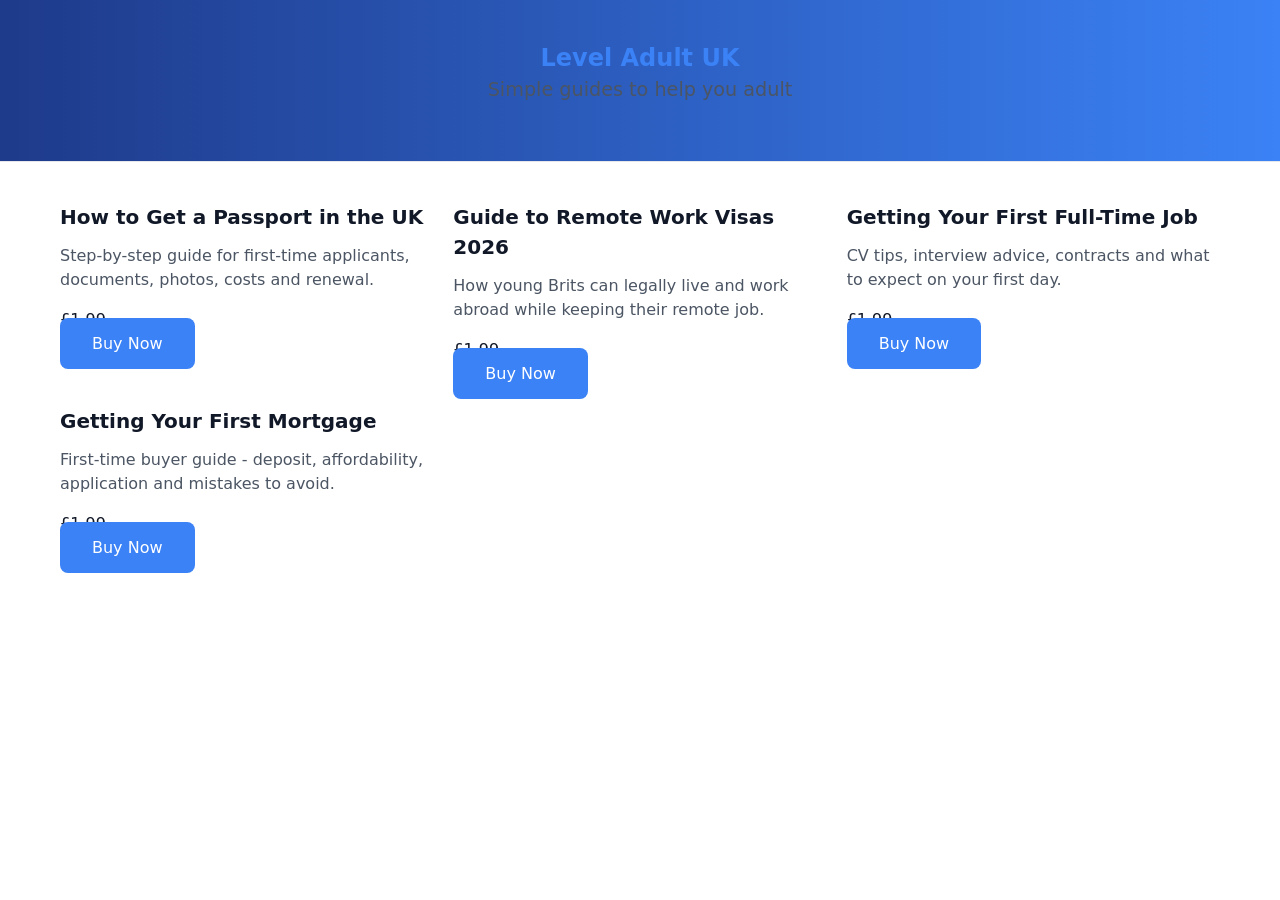
==== commit 5164d3ee: "Update index.html - V2" ====
--- a/index.html
+++ b/index.html
@@ -26,16 +26,47 @@
 </head>
 
 <body>
-    <h1 style="text-align:center; padding: 50px 20px; color: #3b82f6;">
-        Level Adult UK
-    </h1>
-    <p style="text-align:center; font-size: 18px;">
-        Your adulting guides are loading...<br>
-        If you see this, the structure is correct.
-    </p>
+    <!-- Your original content starts here - restored -->
+    <header style="text-align: center; padding: 40px 20px; background: linear-gradient(to right, #1e3a8a, #3b82f6); color: white;">
+        <h1>Level Adult UK</h1>
+        <p style="font-size: 1.2rem;">Simple guides to help you adult</p>
+    </header>
 
-    <!-- Your original content should go here -->
-    <!-- Paste your hero, guide cards, Payhip buttons, etc. below this line -->
+    <div class="guide-grid" style="display: grid; grid-template-columns: repeat(auto-fit, minmax(280px, 1fr)); gap: 20px; padding: 40px 20px; max-width: 1200px; margin: 0 auto;">
+
+        <!-- Add your real guide cards here -->
+        <div class="guide-card">
+            <h4>How to Get a Passport in the UK</h4>
+            <p>Step-by-step guide for first-time applicants, documents, photos, costs and renewal.</p>
+            <div class="price">£1.99</div>
+            <!-- Replace with your actual Payhip button code -->
+            <a href="YOUR_PAYHIP_PASSPORT_LINK" class="payhip-buy-button">Buy Now</a>
+        </div>
+
+        <div class="guide-card">
+            <h4>Guide to Remote Work Visas 2026</h4>
+            <p>How young Brits can legally live and work abroad while keeping their remote job.</p>
+            <div class="price">£1.99</div>
+            <a href="YOUR_PAYHIP_VISA_LINK" class="payhip-buy-button">Buy Now</a>
+        </div>
+
+        <div class="guide-card">
+            <h4>Getting Your First Full-Time Job</h4>
+            <p>CV tips, interview advice, contracts and what to expect on your first day.</p>
+            <div class="price">£1.99</div>
+            <a href="YOUR_PAYHIP_JOB_LINK" class="payhip-buy-button">Buy Now</a>
+        </div>
+
+        <div class="guide-card">
+            <h4>Getting Your First Mortgage</h4>
+            <p>First-time buyer guide - deposit, affordability, application and mistakes to avoid.</p>
+            <div class="price">£1.99</div>
+            <a href="YOUR_PAYHIP_MORTGAGE_LINK" class="payhip-buy-button">Buy Now</a>
+        </div>
+
+        <!-- Add the rest of your guide cards (Mental Health, Renting, Paying Bills, etc.) here -->
+
+    </div>
 
     <!-- Dark Mode Script -->
     <script>
@@ -49,7 +80,7 @@
     </script>
 
     <script>
-        console.log('✅ Level-AdultUK site loaded with PWA manifest');
+        console.log('✅ Level-AdultUK site restored with PWA manifest');
     </script>
 </body>
 </html>
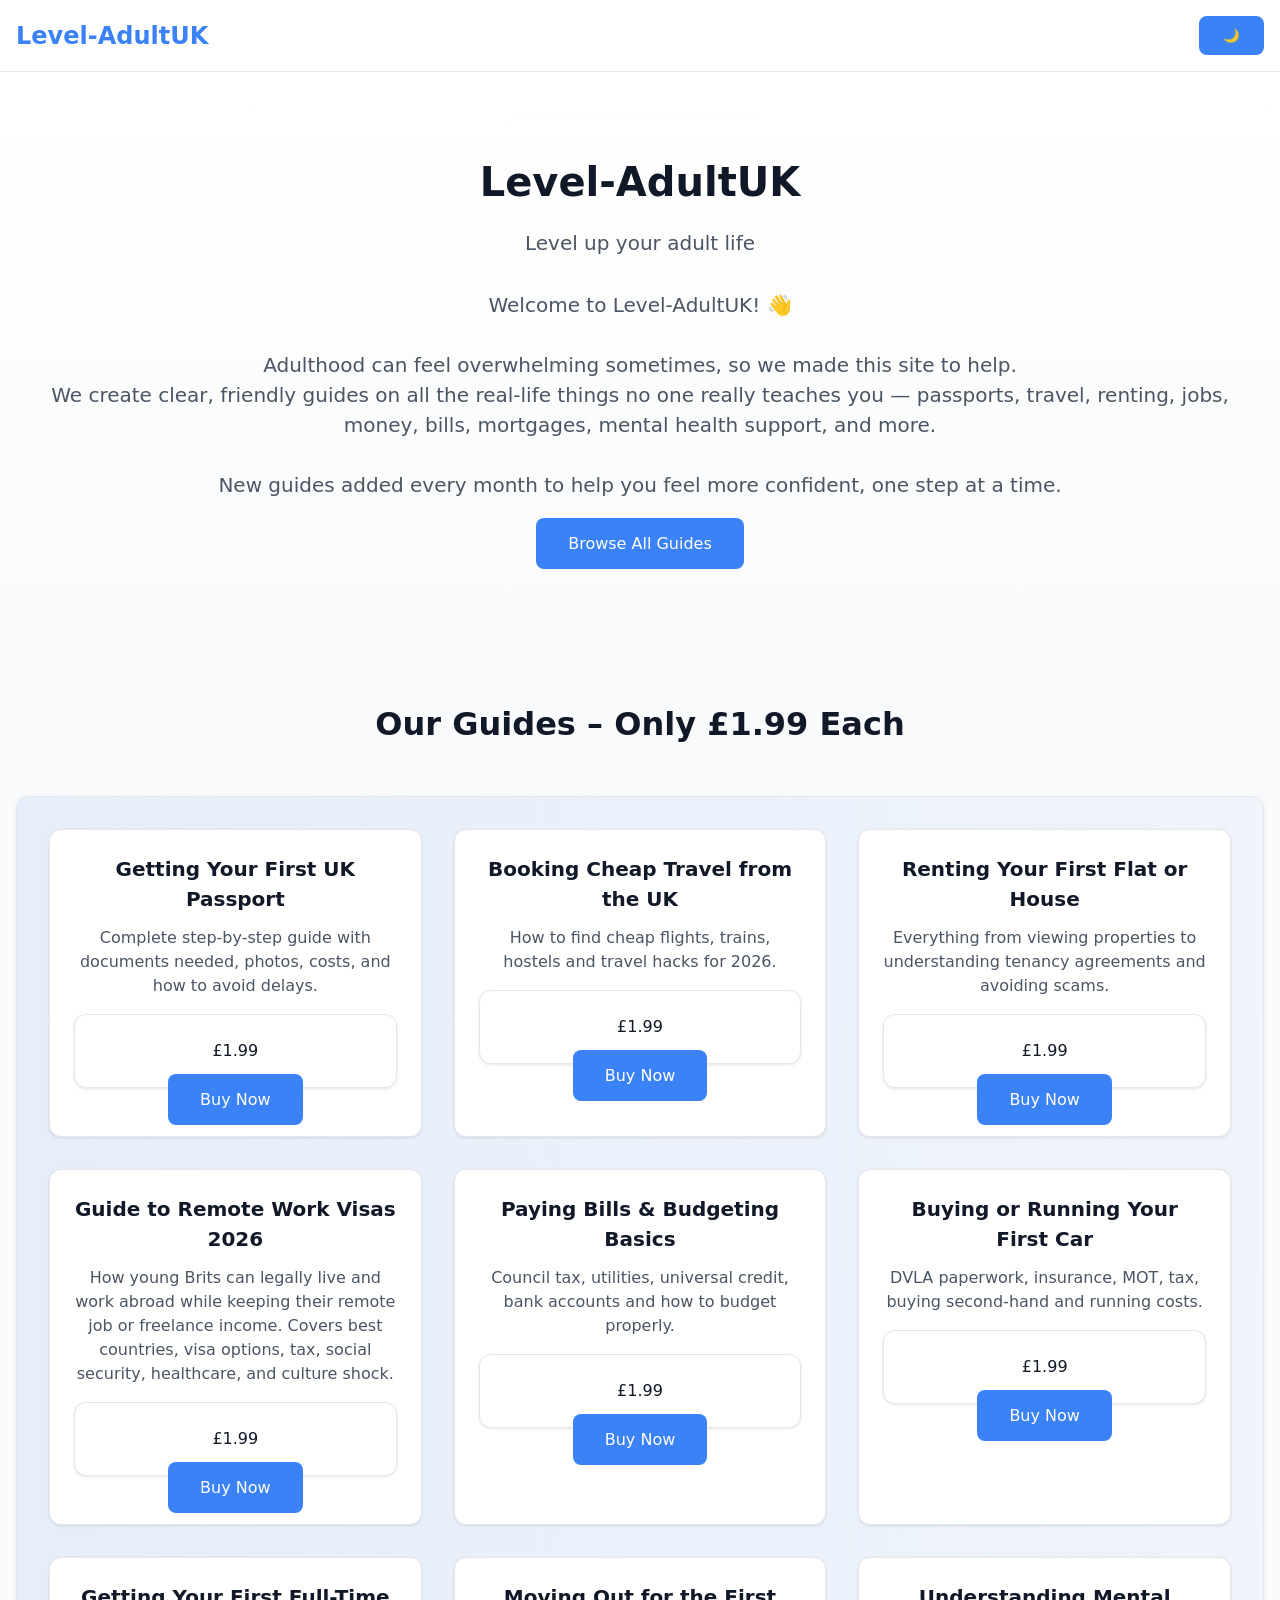
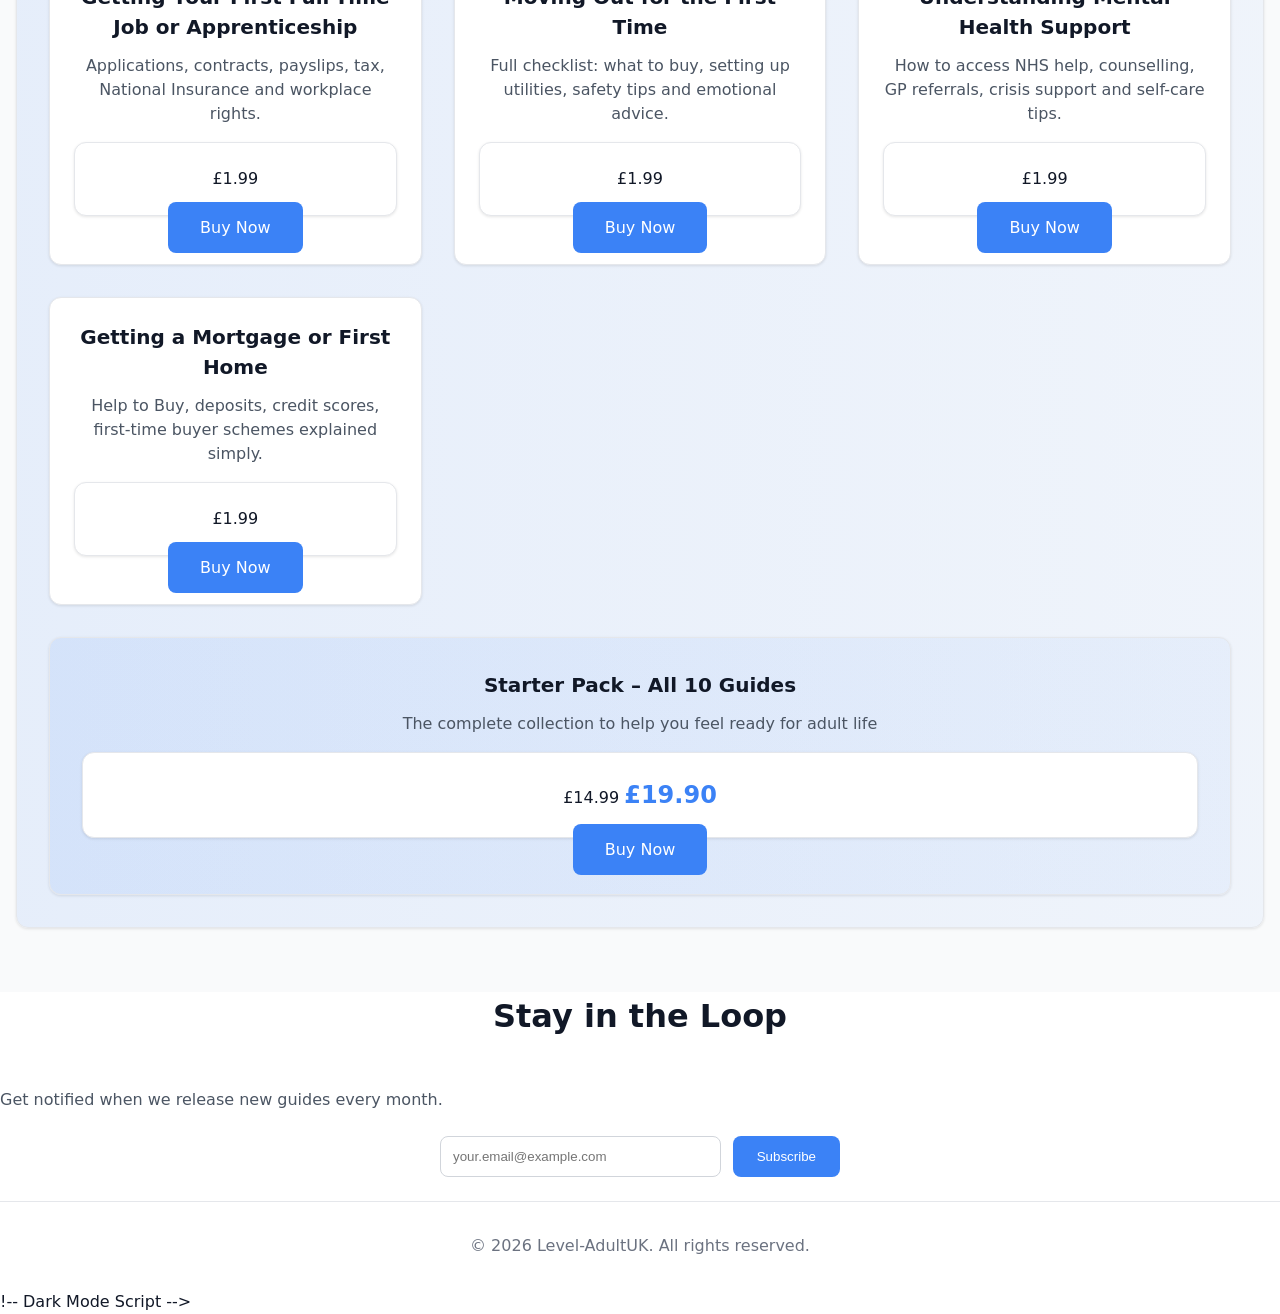
==== commit 5844b7cd: "Update index.html - full update" ====
--- a/index.html
+++ b/index.html
@@ -1,10 +1,8 @@
-<!DOCTYPE html>
-<html lang="en">
 <head>
     <meta charset="UTF-8">
     <meta name="viewport" content="width=device-width, initial-scale=1.0">
     
-    <!-- SEO -->
+    <!-- SEO Meta Tags -->
     <title>Level Adult UK • £1.99 Guides for First Passport, Job, Mortgage, Mental Health & Moving Abroad</title>
     <meta name="description" content="Practical £1.99 digital guides for young adults in the UK. How to get your first passport, land your first job, rent or buy your first home, manage bills, mental health support and remote work visas.">
     
@@ -12,8 +10,9 @@
     <link rel="manifest" href="manifest.json">
     <meta name="theme-color" content="#3b82f6">
     <meta name="mobile-web-app-capable" content="yes">
+    <meta name="apple-mobile-web-app-status-bar-style" content="default">
     
-    <!-- Icons -->
+    <!-- Icons for PWA -->
     <link rel="icon" href="icon-192.png" type="image/png">
     <link rel="apple-touch-icon" href="icon-192.png">
     <link rel="apple-touch-icon" sizes="512x512" href="icon-512.png">
@@ -24,63 +23,151 @@
     <!-- Payhip Script -->
     <script src="https://payhip.com/payhip.js"></script>
 </head>
+<body>
 
-<body>
-    <!-- Your original content starts here - restored -->
-    <header style="text-align: center; padding: 40px 20px; background: linear-gradient(to right, #1e3a8a, #3b82f6); color: white;">
-        <h1>Level Adult UK</h1>
-        <p style="font-size: 1.2rem;">Simple guides to help you adult</p>
-    </header>
+  <!-- Header -->
+  <header>
+    <div class="max-w-7xl mx-auto px-6 py-5 flex justify-between items-center">
+      <h1 class="text-3xl font-bold text-blue-600">Level-AdultUK</h1>
+      <button id="theme-toggle" aria-label="Toggle dark mode">🌙</button>
+    </div>
+  </header>
 
-    <div class="guide-grid" style="display: grid; grid-template-columns: repeat(auto-fit, minmax(280px, 1fr)); gap: 20px; padding: 40px 20px; max-width: 1200px; margin: 0 auto;">
+  <!-- Hero + Friendly Banner -->
+  <section class="py-16 px-6 bg-gradient-to-b from-blue-50 to-white dark:from-gray-800 dark:to-gray-900">
+    <div class="max-w-4xl mx-auto text-center">
+      <h2 class="text-5xl font-bold mb-4">Level-AdultUK</h2>
+      <p class="text-2xl text-gray-600 dark:text-gray-300 mb-10">Level up your adult life</p>
 
-        <!-- Add your real guide cards here -->
+      <div class="bg-white dark:bg-gray-800 border border-blue-100 dark:border-blue-900 rounded-3xl p-10 mb-12 shadow-sm">
+        <p class="text-lg leading-relaxed text-gray-700 dark:text-gray-300">
+          Welcome to Level-AdultUK! 👋<br><br>
+          Adulthood can feel overwhelming sometimes, so we made this site to help.<br>
+          We create clear, friendly guides on all the real-life things no one really teaches you — 
+          passports, travel, renting, jobs, money, bills, mortgages, mental health support, and more.<br><br>
+          New guides added every month to help you feel more confident, one step at a time.
+        </p>
+      </div>
+
+      <a href="#guides" class="inline-block bg-blue-600 hover:bg-blue-700 text-white px-10 py-4 rounded-2xl text-lg font-medium transition">
+        Browse All Guides
+      </a>
+    </div>
+  </section>
+
+  <!-- Guides Section -->
+  <section id="guides" class="py-16 px-6 bg-white dark:bg-gray-900">
+    <div class="max-w-7xl mx-auto">
+      <h3 class="text-3xl font-bold text-center mb-12">Our Guides – Only £1.99 Each</h3>
+
+      <div class="grid grid-cols-1 md:grid-cols-2 lg:grid-cols-3 gap-8">
+
         <div class="guide-card">
-            <h4>How to Get a Passport in the UK</h4>
-            <p>Step-by-step guide for first-time applicants, documents, photos, costs and renewal.</p>
-            <div class="price">£1.99</div>
-            <!-- Replace with your actual Payhip button code -->
-            <a href="YOUR_PAYHIP_PASSPORT_LINK" class="payhip-buy-button">Buy Now</a>
+          <h4>Getting Your First UK Passport</h4>
+          <p>Complete step-by-step guide with documents needed, photos, costs, and how to avoid delays.</p>
+          <div class="price">£1.99</div>
+          <a href="https://payhip.com/b/zKCw7" class="payhip-buy-button" data-theme="blue" data-product="zKCw7">Buy Now</a>
         </div>
 
         <div class="guide-card">
-            <h4>Guide to Remote Work Visas 2026</h4>
-            <p>How young Brits can legally live and work abroad while keeping their remote job.</p>
-            <div class="price">£1.99</div>
-            <a href="YOUR_PAYHIP_VISA_LINK" class="payhip-buy-button">Buy Now</a>
+          <h4>Booking Cheap Travel from the UK</h4>
+          <p>How to find cheap flights, trains, hostels and travel hacks for 2026.</p>
+          <div class="price">£1.99</div>
+          <a href="https://payhip.com/b/63ZHh" class="payhip-buy-button" data-theme="blue" data-product="63ZHh">Buy Now</a>
         </div>
 
         <div class="guide-card">
-            <h4>Getting Your First Full-Time Job</h4>
-            <p>CV tips, interview advice, contracts and what to expect on your first day.</p>
-            <div class="price">£1.99</div>
-            <a href="YOUR_PAYHIP_JOB_LINK" class="payhip-buy-button">Buy Now</a>
+          <h4>Renting Your First Flat or House</h4>
+          <p>Everything from viewing properties to understanding tenancy agreements and avoiding scams.</p>
+          <div class="price">£1.99</div>
+          <a href="https://payhip.com/b/9gmnj" class="payhip-buy-button" data-theme="blue" data-product="9gmnj">Buy Now</a>
+        </div>
+
+       <div class="guide-card">
+  <h4>Guide to Remote Work Visas 2026</h4>
+  <p>How young Brits can legally live and work abroad while keeping their remote job or freelance income. Covers best countries, visa options, tax, social security, healthcare, and culture shock.</p>
+  <div class="price">£1.99</div>
+  
+  <!-- Payhip Buy Button -->
+  <a href="https://payhip.com/b/PS5Rx" class="payhip-buy-button" data-theme="blue" data-product="PS5Rx">Buy Now</a>
+</div>
+
+        <div class="guide-card">
+          <h4>Paying Bills & Budgeting Basics</h4>
+          <p>Council tax, utilities, universal credit, bank accounts and how to budget properly.</p>
+          <div class="price">£1.99</div>
+          <a href="https://payhip.com/b/DMIkL" class="payhip-buy-button" data-theme="blue" data-product="DMIkL">Buy Now</a>
         </div>
 
         <div class="guide-card">
-            <h4>Getting Your First Mortgage</h4>
-            <p>First-time buyer guide - deposit, affordability, application and mistakes to avoid.</p>
-            <div class="price">£1.99</div>
-            <a href="YOUR_PAYHIP_MORTGAGE_LINK" class="payhip-buy-button">Buy Now</a>
+          <h4>Buying or Running Your First Car</h4>
+          <p>DVLA paperwork, insurance, MOT, tax, buying second-hand and running costs.</p>
+          <div class="price">£1.99</div>
+          <a href="https://payhip.com/b/NPtoZ" class="payhip-buy-button" data-theme="blue" data-product="NPtoZ">Buy Now</a>
         </div>
 
-        <!-- Add the rest of your guide cards (Mental Health, Renting, Paying Bills, etc.) here -->
+        <div class="guide-card">
+          <h4>Getting Your First Full-Time Job or Apprenticeship</h4>
+          <p>Applications, contracts, payslips, tax, National Insurance and workplace rights.</p>
+          <div class="price">£1.99</div>
+          <a href="https://payhip.com/b/A5gxJ" class="payhip-buy-button" data-theme="blue" data-product="A5gxJ">Buy Now</a>
+        </div>
 
+        <div class="guide-card">
+          <h4>Moving Out for the First Time</h4>
+          <p>Full checklist: what to buy, setting up utilities, safety tips and emotional advice.</p>
+          <div class="price">£1.99</div>
+          <a href="https://payhip.com/b/Hvukq" class="payhip-buy-button" data-theme="blue" data-product="Hvukq">Buy Now</a>
+        </div>
+
+        <div class="guide-card">
+          <h4>Understanding Mental Health Support</h4>
+          <p>How to access NHS help, counselling, GP referrals, crisis support and self-care tips.</p>
+          <div class="price">£1.99</div>
+          <a href="https://payhip.com/b/X3GiV" class="payhip-buy-button" data-theme="blue" data-product="X3GiV">Buy Now</a>
+        </div>
+
+        <div class="guide-card">
+          <h4>Getting a Mortgage or First Home</h4>
+          <p>Help to Buy, deposits, credit scores, first-time buyer schemes explained simply.</p>
+          <div class="price">£1.99</div>
+          <a href="https://payhip.com/b/Xy01M" class="payhip-buy-button" data-theme="blue" data-product="Xy01M">Buy Now</a>
+        </div>
+
+        <!-- Bundle Card -->
+        <div class="guide-card bundle-card col-span-1 md:col-span-2 lg:col-span-3">
+          <h4>Starter Pack – All 10 Guides</h4>
+          <p class="text-lg">The complete collection to help you feel ready for adult life</p>
+          <div class="price">£14.99 <span class="line-through text-gray-400">£19.90</span></div>
+          <a href="https://payhip.com/b/yEUuv" class="payhip-buy-button" data-theme="blue" data-product="yEUuv">Buy Now</a>
+        </div>
+
+      </div>
     </div>
+  </section>
 
-    <!-- Dark Mode Script -->
+  <!-- Email Signup -->
+  <section class="py-16 px-6 bg-gray-50 dark:bg-gray-800">
+    <div class="max-w-md mx-auto text-center">
+      <h3 class="text-2xl font-bold mb-4">Stay in the Loop</h3>
+      <p class="mb-6">Get notified when we release new guides every month.</p>
+      <form class="flex gap-3">
+        <input type="email" placeholder="your.email@example.com" class="flex-1 px-5 py-3 rounded-xl border">
+        <button type="submit" class="bg-blue-600 text-white px-8 py-3 rounded-xl">Subscribe</button>
+      </form>
+    </div>
+  </section>
+
+  <footer class="py-8 text-center text-gray-500 dark:text-gray-400">
+    © 2026 Level-AdultUK. All rights reserved.
+  </footer>
+
+  !-- Dark Mode Script -->
     <script>
         const toggle = document.getElementById('theme-toggle');
-        if (toggle) {
-            toggle.addEventListener('click', () => {
-                document.documentElement.classList.toggle('dark');
-                toggle.textContent = document.documentElement.classList.contains('dark') ? '☀️' : '🌙';
-            });
-        }
-    </script>
-
-    <script>
-        console.log('✅ Level-AdultUK site restored with PWA manifest');
-    </script>
-</body>
-</html>
+        toggle.addEventListener('click', () => {
+            document.documentElement.classList.toggle('dark');
+            toggle.textContent = document.documentElement.classList.contains('dark') ? '☀️' : '🌙';
+        });
+    
+  
